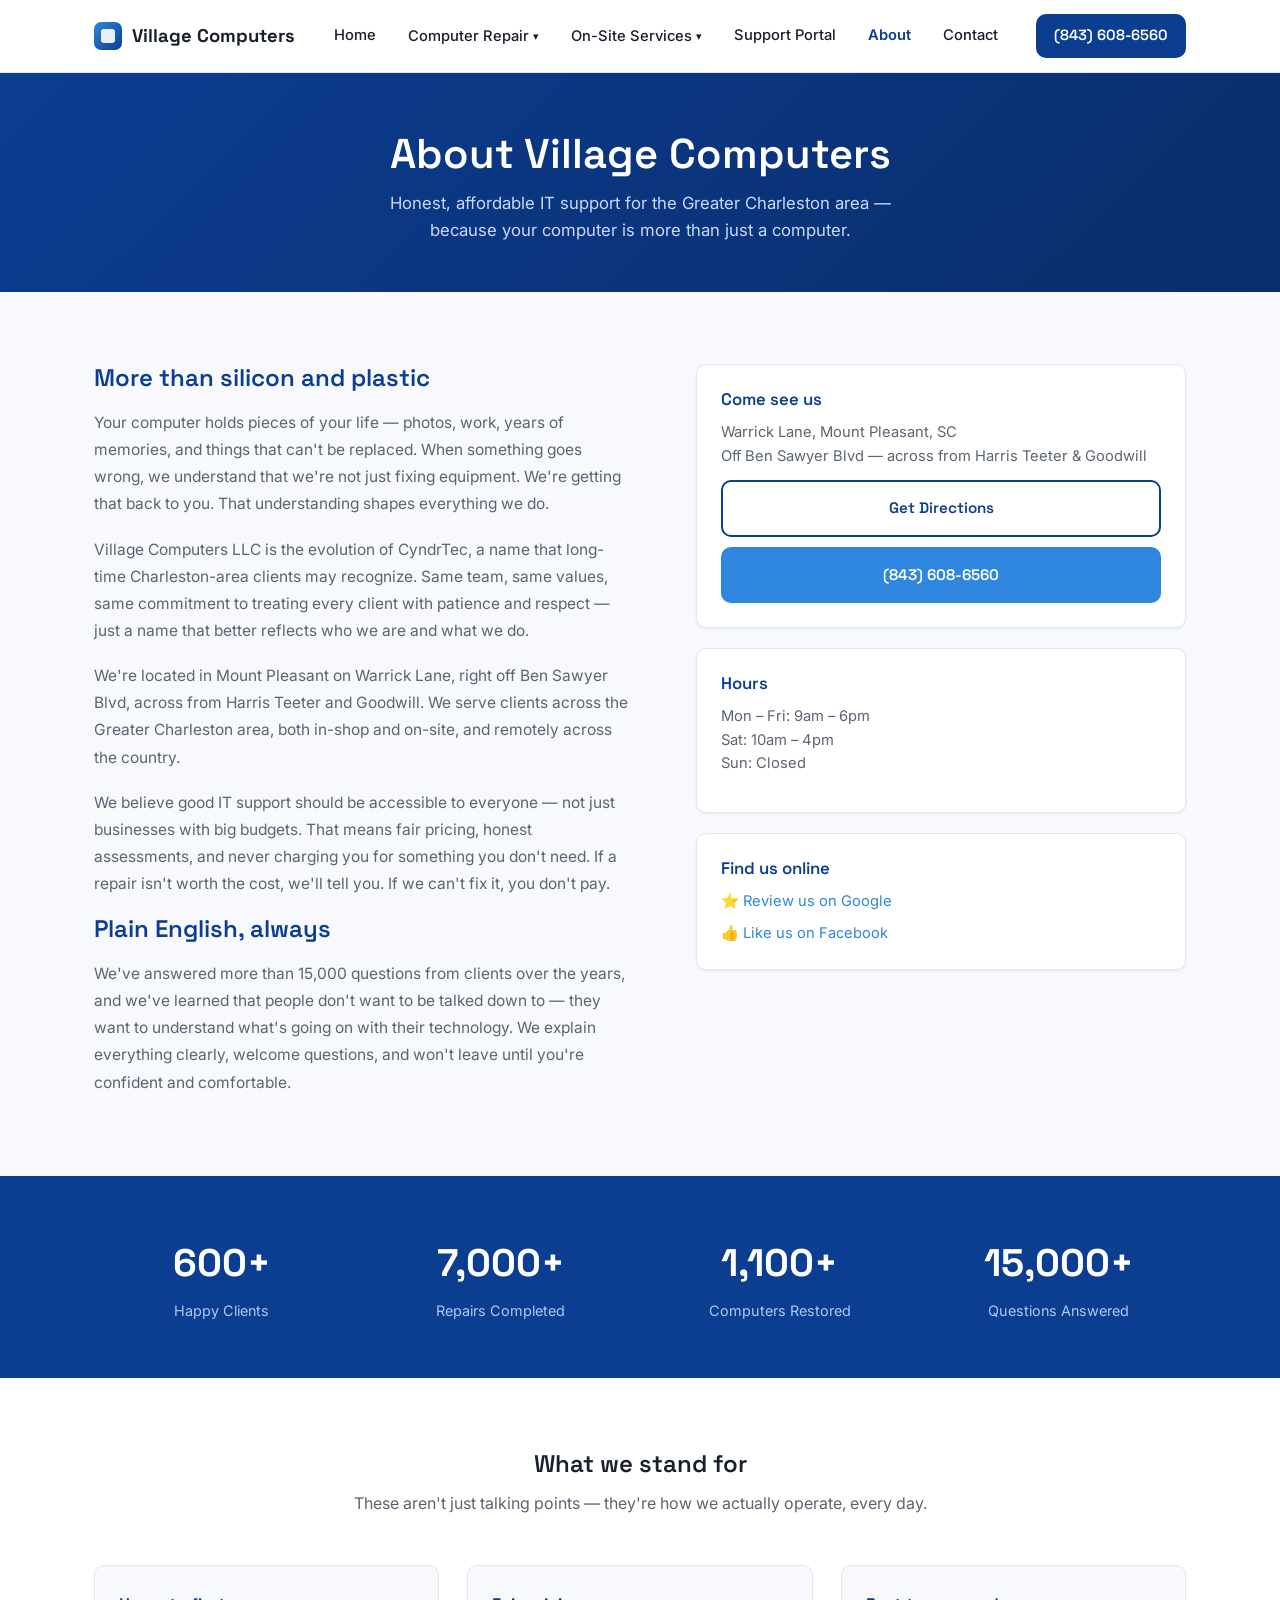
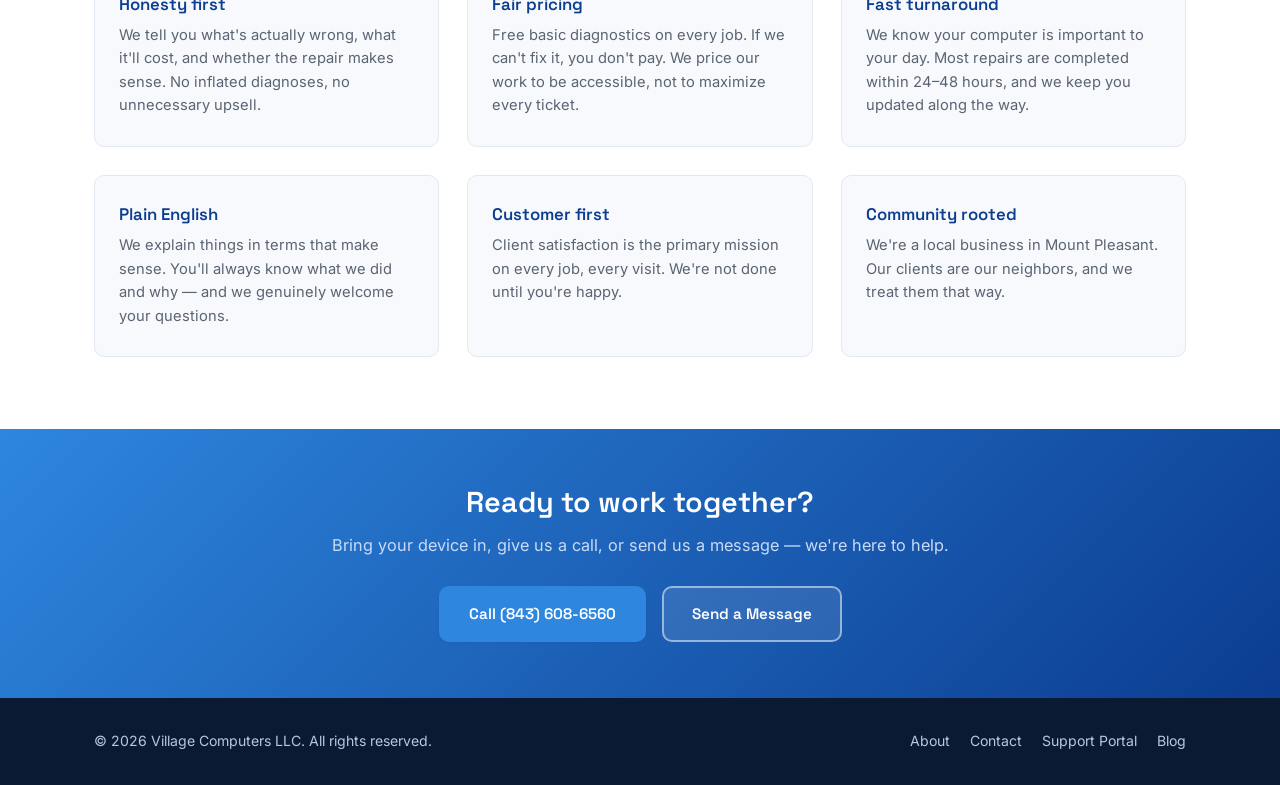
==== about-us.html @ f4d3ccb0 "Add files via upload" ====
<!DOCTYPE html>
<html lang="en">
<head>
<meta charset="UTF-8">
<meta name="viewport" content="width=device-width, initial-scale=1.0">
<title>About Us | Village Computers — Mount Pleasant, SC</title>
<meta name="description" content="Learn about Village Computers LLC in Mount Pleasant, SC. Formerly CyndrTec, we've been serving the Greater Charleston area with honest, affordable computer repair and IT support.">
<meta property="og:title" content="About Village Computers | Mount Pleasant, SC">
<meta property="og:description" content="Honest, affordable computer repair and IT support in the Greater Charleston area.">
<meta property="og:type" content="website">
<link rel="preconnect" href="https://fonts.googleapis.com">
<link rel="preconnect" href="https://fonts.gstatic.com" crossorigin>
<link href="https://fonts.googleapis.com/css2?family=Space+Grotesk:wght@500;600;700&family=Inter:wght@400;500;600;700&display=swap" rel="stylesheet">
<link rel="stylesheet" href="styles.css">
<style>
  .page-hero {
    background: linear-gradient(135deg, var(--color-primary) 0%, #0A2D6B 100%);
    color: #fff; padding: 56px 0 48px; text-align: center;
  }
  .page-hero h1 { color: #fff; font-size: clamp(1.8rem, 3.5vw, 2.6rem); margin-bottom: 12px; }
  .page-hero p { color: #C9DAF8; font-size: 1.05rem; max-width: 560px; margin: 0 auto; }

  .about-main { padding: 72px 0 80px; }
  .about-main-inner { display: grid; grid-template-columns: 1.1fr 1fr; gap: 64px; align-items: start; }

  .about-copy h2 { font-size: 1.5rem; color: var(--color-primary); margin-bottom: 16px; }
  .about-copy p { color: var(--color-text-muted); margin-bottom: 18px; font-size: 0.97rem; line-height: 1.75; }
  .about-copy p:last-child { margin-bottom: 0; }

  .about-sidebar { display: flex; flex-direction: column; gap: 20px; }
  .sidebar-card { background: var(--color-surface); border: 1px solid var(--color-border); border-radius: var(--radius); padding: 24px; box-shadow: var(--shadow-sm); }
  .sidebar-card h3 { font-size: 1.05rem; margin-bottom: 12px; color: var(--color-primary); }
  .sidebar-card p { font-size: 0.92rem; color: var(--color-text-muted); margin-bottom: 12px; }
  .sidebar-card .btn { width: 100%; text-align: center; display: block; }

  .stats-about { background: var(--color-primary); color: #fff; padding: 56px 0; }
  .stats-grid-about { display: grid; grid-template-columns: repeat(4, 1fr); gap: 24px; text-align: center; }
  .stat-num { display: block; font-family: var(--font-display); font-size: clamp(1.8rem, 3vw, 2.6rem); font-weight: 700; color: #fff; }
  .stat-label { display: block; font-size: 0.9rem; color: #AFC8F0; margin-top: 6px; }

  .values { padding: 72px 0; background: var(--color-surface); }
  .values h2 { font-size: 1.5rem; margin-bottom: 12px; text-align: center; }
  .values > .container > p { text-align: center; color: var(--color-text-muted); margin-bottom: 48px; }
  .values-grid { display: grid; grid-template-columns: repeat(3, 1fr); gap: 28px; }
  .value-card { background: var(--color-bg); border: 1px solid var(--color-border); border-radius: var(--radius); padding: 28px 24px; }
  .value-card h3 { font-size: 1.05rem; color: var(--color-primary); margin-bottom: 10px; }
  .value-card p { font-size: 0.92rem; color: var(--color-text-muted); }

  .cta-band { background: linear-gradient(135deg, var(--color-accent), var(--color-primary)); color: #fff; padding: 56px 0; text-align: center; }
  .cta-band h2 { color: #fff; font-size: 1.8rem; margin-bottom: 12px; }
  .cta-band p { color: #C9DAF8; margin-bottom: 28px; font-size: 1.02rem; }
  .cta-band .btn-ghost { background: rgba(255,255,255,0.1); color: #fff; border: 2px solid rgba(255,255,255,0.5); }
  .cta-band .btn-ghost:hover { background: rgba(255,255,255,0.2); border-color: #fff; color: #fff; }
  .cta-actions { display: flex; gap: 16px; justify-content: center; flex-wrap: wrap; }

  @media (max-width: 820px) {
    .about-main-inner { grid-template-columns: 1fr; gap: 40px; }
    .stats-grid-about { grid-template-columns: repeat(2, 1fr); gap: 32px; }
    .values-grid { grid-template-columns: 1fr; }
  }
</style>
</head>
<body>

<header class="site-header">
  <div class="container header-inner">
    <a href="index.html" class="logo"><span class="logo-mark" aria-hidden="true"></span>Village Computers</a>
    <button class="nav-toggle" aria-label="Toggle navigation" aria-expanded="false">
      <span></span><span></span><span></span>
    </button>
    <nav class="main-nav">
      <a href="index.html">Home</a>
      <div class="nav-dropdown">
        <button class="nav-dropdown-toggle">Computer Repair <span class="chev">▾</span></button>
        <div class="nav-dropdown-menu">
          <a href="data-recovery.html">Data Recovery</a>
          <a href="laptop-repair.html">Laptop Repair</a>
          <a href="desktop-repair.html">Desktop Repair</a>
          <a href="virus-removal.html">Virus Removal</a>
          <a href="remote-support.html">Remote Support</a>
        </div>
      </div>
      <div class="nav-dropdown">
        <button class="nav-dropdown-toggle">On-Site Services <span class="chev">▾</span></button>
        <div class="nav-dropdown-menu"><a href="residential.html">Residential</a></div>
      </div>
      <a href="support.html">Support Portal</a>
      <a href="about-us.html" class="active">About</a>
      <a href="contact-us.html">Contact</a>
    </nav>
    <a href="tel:8436086560" class="header-cta">(843) 608-6560</a>
  </div>
</header>

<section class="page-hero">
  <div class="container">
    <h1>About Village Computers</h1>
    <p>Honest, affordable IT support for the Greater Charleston area — because your computer is more than just a computer.</p>
  </div>
</section>

<section class="about-main">
  <div class="container about-main-inner">
    <div class="about-copy">
      <h2>More than silicon and plastic</h2>
      <p>Your computer holds pieces of your life — photos, work, years of memories, and things that can't be replaced. When something goes wrong, we understand that we're not just fixing equipment. We're getting that back to you. That understanding shapes everything we do.</p>
      <p>Village Computers LLC is the evolution of CyndrTec, a name that long-time Charleston-area clients may recognize. Same team, same values, same commitment to treating every client with patience and respect — just a name that better reflects who we are and what we do.</p>
      <p>We're located in Mount Pleasant on Warrick Lane, right off Ben Sawyer Blvd, across from Harris Teeter and Goodwill. We serve clients across the Greater Charleston area, both in-shop and on-site, and remotely across the country.</p>
      <p>We believe good IT support should be accessible to everyone — not just businesses with big budgets. That means fair pricing, honest assessments, and never charging you for something you don't need. If a repair isn't worth the cost, we'll tell you. If we can't fix it, you don't pay.</p>

      <h2>Plain English, always</h2>
      <p>We've answered more than 15,000 questions from clients over the years, and we've learned that people don't want to be talked down to — they want to understand what's going on with their technology. We explain everything clearly, welcome questions, and won't leave until you're confident and comfortable.</p>
    </div>

    <div class="about-sidebar">
      <div class="sidebar-card">
        <h3>Come see us</h3>
        <p>Warrick Lane, Mount Pleasant, SC<br>Off Ben Sawyer Blvd &mdash; across from Harris Teeter &amp; Goodwill</p>
        <a href="https://maps.google.com/?q=Village+Computers+Mount+Pleasant+SC" target="_blank" rel="noopener" class="btn btn-outline" style="margin-bottom:10px;">Get Directions</a>
        <a href="tel:8436086560" class="btn btn-primary">(843) 608-6560</a>
      </div>

      <div class="sidebar-card">
        <h3>Hours</h3>
        <p>
          Mon &ndash; Fri: 9am &ndash; 6pm<br>
          Sat: 10am &ndash; 4pm<br>
          Sun: Closed
        </p>
      </div>

      <div class="sidebar-card">
        <h3>Find us online</h3>
        <p style="margin-bottom: 8px;"><a href="https://www.google.com/search?q=Village+Computers+Mount+Pleasant+SC" target="_blank" rel="noopener">⭐ Review us on Google</a></p>
        <p style="margin-bottom: 0;"><a href="http://www.facebook.com/cyndrtec" target="_blank" rel="noopener">👍 Like us on Facebook</a></p>
      </div>
    </div>
  </div>
</section>

<section class="stats-about">
  <div class="container stats-grid-about">
    <div><span class="stat-num">600+</span><span class="stat-label">Happy Clients</span></div>
    <div><span class="stat-num">7,000+</span><span class="stat-label">Repairs Completed</span></div>
    <div><span class="stat-num">1,100+</span><span class="stat-label">Computers Restored</span></div>
    <div><span class="stat-num">15,000+</span><span class="stat-label">Questions Answered</span></div>
  </div>
</section>

<section class="values">
  <div class="container">
    <h2>What we stand for</h2>
    <p>These aren't just talking points — they're how we actually operate, every day.</p>
    <div class="values-grid">
      <div class="value-card">
        <h3>Honesty first</h3>
        <p>We tell you what's actually wrong, what it'll cost, and whether the repair makes sense. No inflated diagnoses, no unnecessary upsell.</p>
      </div>
      <div class="value-card">
        <h3>Fair pricing</h3>
        <p>Free basic diagnostics on every job. If we can't fix it, you don't pay. We price our work to be accessible, not to maximize every ticket.</p>
      </div>
      <div class="value-card">
        <h3>Fast turnaround</h3>
        <p>We know your computer is important to your day. Most repairs are completed within 24–48 hours, and we keep you updated along the way.</p>
      </div>
      <div class="value-card">
        <h3>Plain English</h3>
        <p>We explain things in terms that make sense. You'll always know what we did and why — and we genuinely welcome your questions.</p>
      </div>
      <div class="value-card">
        <h3>Customer first</h3>
        <p>Client satisfaction is the primary mission on every job, every visit. We're not done until you're happy.</p>
      </div>
      <div class="value-card">
        <h3>Community rooted</h3>
        <p>We're a local business in Mount Pleasant. Our clients are our neighbors, and we treat them that way.</p>
      </div>
    </div>
  </div>
</section>

<section class="cta-band">
  <div class="container">
    <h2>Ready to work together?</h2>
    <p>Bring your device in, give us a call, or send us a message — we're here to help.</p>
    <div class="cta-actions">
      <a href="tel:8436086560" class="btn btn-primary">Call (843) 608-6560</a>
      <a href="contact-us.html" class="btn btn-ghost">Send a Message</a>
    </div>
  </div>
</section>

<footer class="site-footer">
  <div class="container footer-inner">
    <p>&copy; 2026 Village Computers LLC. All rights reserved.</p>
    <div class="footer-links">
      <a href="about-us.html">About</a>
      <a href="contact-us.html">Contact</a>
      <a href="support.html">Support Portal</a>
      <a href="http://blog.cyndrtec.com">Blog</a>
    </div>
  </div>
</footer>

<script src="script.js"></script>
</body>
</html>
---- styles.css ----
/* ============================================
   Village Computers — Design Tokens
   ============================================ */
:root {
  --color-primary: #0B3D91;     /* deep blue */
  --color-accent: #2E86DE;      /* bright blue */
  --color-success: #16A34A;     /* status green */
  --color-text: #1A1F2E;        /* near-black */
  --color-text-muted: #5B6472;
  --color-bg: #F7F9FC;
  --color-surface: #FFFFFF;
  --color-border: #E2E8F0;

  --font-display: "Space Grotesk", "Helvetica Neue", Arial, sans-serif;
  --font-body: "Inter", "Helvetica Neue", Arial, sans-serif;

  --radius: 10px;
  --shadow-sm: 0 1px 3px rgba(11, 61, 145, 0.08);
  --shadow-md: 0 8px 24px rgba(11, 61, 145, 0.10);

  --container-width: 1140px;
}

/* ============================================
   Reset & Base
   ============================================ */
* { margin: 0; padding: 0; box-sizing: border-box; }

html { scroll-behavior: smooth; }

body {
  font-family: var(--font-body);
  color: var(--color-text);
  background: var(--color-bg);
  line-height: 1.6;
  -webkit-font-smoothing: antialiased;
}

img { max-width: 100%; display: block; }

a {
  color: var(--color-accent);
  text-decoration: none;
  transition: color 0.15s ease;
}
a:hover { color: var(--color-primary); }

h1, h2, h3, h4 {
  font-family: var(--font-display);
  font-weight: 600;
  line-height: 1.2;
  color: var(--color-text);
}

.container {
  width: 100%;
  max-width: var(--container-width);
  margin: 0 auto;
  padding: 0 24px;
}

:focus-visible {
  outline: 3px solid var(--color-accent);
  outline-offset: 2px;
}

@media (prefers-reduced-motion: reduce) {
  * { animation: none !important; transition: none !important; scroll-behavior: auto !important; }
}

/* ============================================
   Buttons
   ============================================ */
.btn {
  display: inline-block;
  font-family: var(--font-display);
  font-weight: 600;
  font-size: 0.95rem;
  padding: 14px 28px;
  border-radius: var(--radius);
  border: 2px solid transparent;
  cursor: pointer;
  transition: transform 0.15s ease, box-shadow 0.15s ease, background 0.15s ease, color 0.15s ease;
}
.btn:hover { transform: translateY(-2px); }

.btn-primary {
  background: var(--color-accent);
  color: #fff;
  box-shadow: var(--shadow-sm);
}
.btn-primary:hover {
  background: var(--color-primary);
  color: #fff;
  box-shadow: var(--shadow-md);
}

.btn-ghost {
  background: rgba(255, 255, 255, 0.08);
  color: #fff;
  border-color: rgba(255, 255, 255, 0.4);
}
.btn-ghost:hover {
  background: rgba(255, 255, 255, 0.16);
  color: #fff;
  border-color: #fff;
}

.btn-outline {
  background: transparent;
  color: var(--color-primary);
  border-color: var(--color-primary);
}
.btn-outline:hover {
  background: var(--color-primary);
  color: #fff;
}

/* ============================================
   Header
   ============================================ */
.site-header {
  position: sticky;
  top: 0;
  z-index: 100;
  background: var(--color-surface);
  border-bottom: 1px solid var(--color-border);
}

.header-inner {
  display: flex;
  align-items: center;
  justify-content: space-between;
  gap: 24px;
  padding-top: 14px;
  padding-bottom: 14px;
}

.logo {
  display: flex;
  align-items: center;
  gap: 10px;
  font-family: var(--font-display);
  font-weight: 700;
  font-size: 1.15rem;
  color: var(--color-text);
  white-space: nowrap;
}
.logo:hover { color: var(--color-primary); }

.logo-mark {
  width: 28px;
  height: 28px;
  border-radius: 7px;
  background: linear-gradient(135deg, var(--color-accent), var(--color-primary));
  position: relative;
  flex-shrink: 0;
}
.logo-mark::after {
  content: "";
  position: absolute;
  inset: 7px;
  border-radius: 3px;
  background: #fff;
  opacity: 0.9;
}

.main-nav {
  display: flex;
  align-items: center;
  gap: 4px;
  flex: 1;
  justify-content: center;
}

.main-nav > a,
.nav-dropdown-toggle {
  font-size: 0.92rem;
  font-weight: 500;
  color: var(--color-text);
  padding: 10px 14px;
  border-radius: 6px;
  background: none;
  border: none;
  cursor: pointer;
  font-family: var(--font-body);
}
.main-nav > a:hover,
.nav-dropdown-toggle:hover {
  background: var(--color-bg);
  color: var(--color-primary);
}
.main-nav > a.active {
  color: var(--color-primary);
  font-weight: 600;
}

.nav-dropdown { position: relative; }

.nav-dropdown-toggle {
  display: flex;
  align-items: center;
  gap: 4px;
}
.chev { font-size: 0.7rem; transition: transform 0.15s ease; }

.nav-dropdown-menu {
  position: absolute;
  top: calc(100% + 6px);
  left: 0;
  min-width: 200px;
  background: var(--color-surface);
  border: 1px solid var(--color-border);
  border-radius: var(--radius);
  box-shadow: var(--shadow-md);
  padding: 8px;
  display: none;
  flex-direction: column;
  gap: 2px;
  z-index: 50;
}

.nav-dropdown:hover .nav-dropdown-menu,
.nav-dropdown:focus-within .nav-dropdown-menu {
  display: flex;
}
.nav-dropdown:hover .chev,
.nav-dropdown:focus-within .chev {
  transform: rotate(180deg);
}

.nav-dropdown-menu a {
  padding: 9px 12px;
  border-radius: 6px;
  font-size: 0.9rem;
  color: var(--color-text);
}
.nav-dropdown-menu a:hover {
  background: var(--color-bg);
  color: var(--color-primary);
}

.header-cta {
  font-family: var(--font-display);
  font-weight: 600;
  font-size: 0.92rem;
  padding: 10px 18px;
  border-radius: var(--radius);
  background: var(--color-primary);
  color: #fff;
  white-space: nowrap;
}
.header-cta:hover {
  background: var(--color-accent);
  color: #fff;
}

.nav-toggle {
  display: none;
  flex-direction: column;
  justify-content: center;
  gap: 5px;
  width: 40px;
  height: 40px;
  background: none;
  border: none;
  cursor: pointer;
}
.nav-toggle span {
  display: block;
  width: 22px;
  height: 2px;
  background: var(--color-text);
  border-radius: 2px;
}

/* ============================================
   Hero
   ============================================ */
.hero {
  background: linear-gradient(135deg, var(--color-primary) 0%, #0A2D6B 100%);
  color: #fff;
  overflow: hidden;
}

.hero-inner {
  display: grid;
  grid-template-columns: 1.2fr 1fr;
  gap: 48px;
  align-items: center;
  padding-top: 72px;
  padding-bottom: 72px;
}

.eyebrow {
  font-family: var(--font-display);
  font-size: 0.85rem;
  font-weight: 600;
  letter-spacing: 0.06em;
  text-transform: uppercase;
  color: #9DC4FF;
  margin-bottom: 16px;
}

.hero h1 {
  font-size: clamp(2rem, 4vw, 3rem);
  color: #fff;
  margin-bottom: 20px;
}

.hero-sub {
  font-size: 1.05rem;
  color: #C9DAF8;
  max-width: 520px;
  margin-bottom: 32px;
}

.hero-actions {
  display: flex;
  gap: 14px;
  flex-wrap: wrap;
}

.hero-panel {
  background: rgba(255, 255, 255, 0.06);
  border: 1px solid rgba(255, 255, 255, 0.14);
  border-radius: 14px;
  padding: 24px;
  backdrop-filter: blur(6px);
}

.panel-header {
  display: flex;
  gap: 8px;
  margin-bottom: 20px;
}
.panel-dot {
  width: 11px;
  height: 11px;
  border-radius: 50%;
  background: rgba(255, 255, 255, 0.2);
}

.panel-row {
  display: flex;
  align-items: center;
  gap: 12px;
  padding: 12px 0;
  border-top: 1px solid rgba(255, 255, 255, 0.08);
  font-family: var(--font-display);
  font-size: 0.95rem;
  color: #E4ECFC;
}
.panel-row:first-of-type { border-top: none; }

.status-dot {
  width: 9px;
  height: 9px;
  border-radius: 50%;
  flex-shrink: 0;
  box-shadow: 0 0 0 4px rgba(255,255,255,0.04);
}
.status-green { background: var(--color-success); }
.status-blue { background: #5DADE2; animation: pulse 2s ease-in-out infinite; }

@keyframes pulse {
  0%, 100% { opacity: 1; }
  50% { opacity: 0.35; }
}

/* ============================================
   Sections
   ============================================ */
.section {
  padding: 80px 0;
}

.section-title {
  font-size: clamp(1.6rem, 3vw, 2.2rem);
  margin-bottom: 12px;
}

.section-sub {
  color: var(--color-text-muted);
  max-width: 640px;
  margin-bottom: 48px;
  font-size: 1.02rem;
}

/* ============================================
   Service Cards
   ============================================ */
.card-grid {
  display: grid;
  grid-template-columns: repeat(4, 1fr);
  gap: 24px;
}

.service-card {
  background: var(--color-surface);
  border: 1px solid var(--color-border);
  border-radius: var(--radius);
  padding: 28px 24px;
  box-shadow: var(--shadow-sm);
  transition: transform 0.15s ease, box-shadow 0.15s ease;
}
.service-card:hover {
  transform: translateY(-4px);
  box-shadow: var(--shadow-md);
}

.card-icon {
  width: 48px;
  height: 48px;
  border-radius: 10px;
  background: linear-gradient(135deg, var(--color-accent), var(--color-primary));
  color: #fff;
  display: flex;
  align-items: center;
  justify-content: center;
  font-size: 1.4rem;
  margin-bottom: 16px;
}

.service-card h3 {
  font-size: 1.1rem;
  margin-bottom: 10px;
}
.service-card h3 a { color: var(--color-text); }
.service-card h3 a:hover { color: var(--color-primary); }

.service-card p {
  color: var(--color-text-muted);
  font-size: 0.94rem;
  margin-bottom: 14px;
}

.card-link {
  font-family: var(--font-display);
  font-weight: 600;
  font-size: 0.9rem;
}

.card-extra-links {
  display: flex;
  gap: 10px;
  flex-wrap: wrap;
  font-family: var(--font-display);
  font-weight: 600;
  font-size: 0.88rem;
  color: var(--color-text-muted);
}
.card-extra-links--stacked {
  flex-direction: column;
  gap: 6px;
}

/* ============================================
   About
   ============================================ */
.about { background: var(--color-surface); }

.about-inner {
  display: grid;
  grid-template-columns: 1fr 1fr;
  gap: 56px;
  align-items: start;
}

.about-copy p {
  color: var(--color-text-muted);
  margin-bottom: 18px;
}

.advantages {
  display: grid;
  grid-template-columns: 1fr 1fr;
  gap: 24px;
}

.advantage h3 {
  font-size: 1.02rem;
  margin-bottom: 8px;
  color: var(--color-primary);
}
.advantage p {
  font-size: 0.92rem;
  color: var(--color-text-muted);
}

/* ============================================
   Stats
   ============================================ */
.stats {
  background: var(--color-primary);
  color: #fff;
  padding: 56px 0;
}

.stats-grid {
  display: grid;
  grid-template-columns: repeat(4, 1fr);
  gap: 24px;
  text-align: center;
}

.stat-num {
  display: block;
  font-family: var(--font-display);
  font-size: clamp(1.8rem, 3vw, 2.6rem);
  font-weight: 700;
  color: #fff;
}

.stat-label {
  display: block;
  font-size: 0.9rem;
  color: #AFC8F0;
  margin-top: 6px;
}

/* ============================================
   Testimonials
   ============================================ */
.testimonial-grid {
  display: grid;
  grid-template-columns: repeat(3, 1fr);
  gap: 24px;
}

.testimonial {
  background: var(--color-surface);
  border-left: 4px solid var(--color-accent);
  border-radius: var(--radius);
  padding: 24px;
  box-shadow: var(--shadow-sm);
}

.testimonial p {
  font-size: 0.94rem;
  color: var(--color-text);
  font-style: italic;
}

/* ============================================
   Contact
   ============================================ */
.contact { background: var(--color-surface); }

.contact-inner {
  display: grid;
  grid-template-columns: 1fr 1.2fr;
  gap: 56px;
}

.contact-info p {
  color: var(--color-text-muted);
  margin-bottom: 16px;
}

.contact-detail {
  font-size: 0.96rem;
  color: var(--color-text) !important;
}
.contact-detail strong { color: var(--color-primary); }

.contact-links {
  display: flex;
  gap: 20px;
  margin-top: 24px;
  font-family: var(--font-display);
  font-weight: 600;
  font-size: 0.9rem;
}

.contact-form {
  display: flex;
  flex-direction: column;
  gap: 6px;
  background: var(--color-bg);
  border: 1px solid var(--color-border);
  border-radius: var(--radius);
  padding: 28px;
}

.contact-form label {
  font-family: var(--font-display);
  font-size: 0.85rem;
  font-weight: 600;
  color: var(--color-text);
  margin-top: 12px;
}
.contact-form label:first-child { margin-top: 0; }

.contact-form input,
.contact-form textarea {
  font-family: var(--font-body);
  font-size: 0.95rem;
  padding: 12px 14px;
  border: 1px solid var(--color-border);
  border-radius: 8px;
  background: #fff;
  color: var(--color-text);
  resize: vertical;
}
.contact-form input:focus,
.contact-form textarea:focus {
  outline: none;
  border-color: var(--color-accent);
  box-shadow: 0 0 0 3px rgba(46, 134, 222, 0.15);
}

.contact-form .btn { margin-top: 18px; }

.form-status {
  font-size: 0.9rem;
  margin-top: 12px;
  min-height: 1.2em;
}
.form-status.success { color: var(--color-success); }
.form-status.error { color: #DC2626; }

/* ============================================
   Footer
   ============================================ */
.site-footer {
  background: #0A1A33;
  color: #B9C6E0;
  padding: 32px 0;
}

.footer-inner {
  display: flex;
  justify-content: space-between;
  align-items: center;
  flex-wrap: wrap;
  gap: 16px;
  font-size: 0.88rem;
}

.footer-links {
  display: flex;
  gap: 20px;
}
.footer-links a { color: #B9C6E0; }
.footer-links a:hover { color: #fff; }

/* ============================================
   Responsive
   ============================================ */
@media (max-width: 980px) {
  .hero-inner { grid-template-columns: 1fr; padding-top: 48px; padding-bottom: 48px; }
  .hero-panel { order: -1; max-width: 420px; }
  .card-grid { grid-template-columns: repeat(2, 1fr); }
  .about-inner { grid-template-columns: 1fr; gap: 40px; }
  .testimonial-grid { grid-template-columns: repeat(2, 1fr); }
  .contact-inner { grid-template-columns: 1fr; gap: 40px; }
  .stats-grid { grid-template-columns: repeat(2, 1fr); gap: 32px; }
}

@media (max-width: 720px) {
  .main-nav {
    position: absolute;
    top: 100%;
    left: 0;
    right: 0;
    background: var(--color-surface);
    border-bottom: 1px solid var(--color-border);
    flex-direction: column;
    align-items: stretch;
    padding: 12px;
    display: none;
    box-shadow: var(--shadow-md);
  }
  .main-nav.open { display: flex; }
  .main-nav > a, .nav-dropdown-toggle { width: 100%; text-align: left; justify-content: flex-start; }
  .nav-dropdown-menu { position: static; box-shadow: none; border: none; padding-left: 12px; }
  .nav-toggle { display: flex; }
  .header-cta { display: none; }
  .card-grid { grid-template-columns: 1fr; }
  .testimonial-grid { grid-template-columns: 1fr; }
  .advantages { grid-template-columns: 1fr; }
  .stats-grid { grid-template-columns: 1fr 1fr; }
}
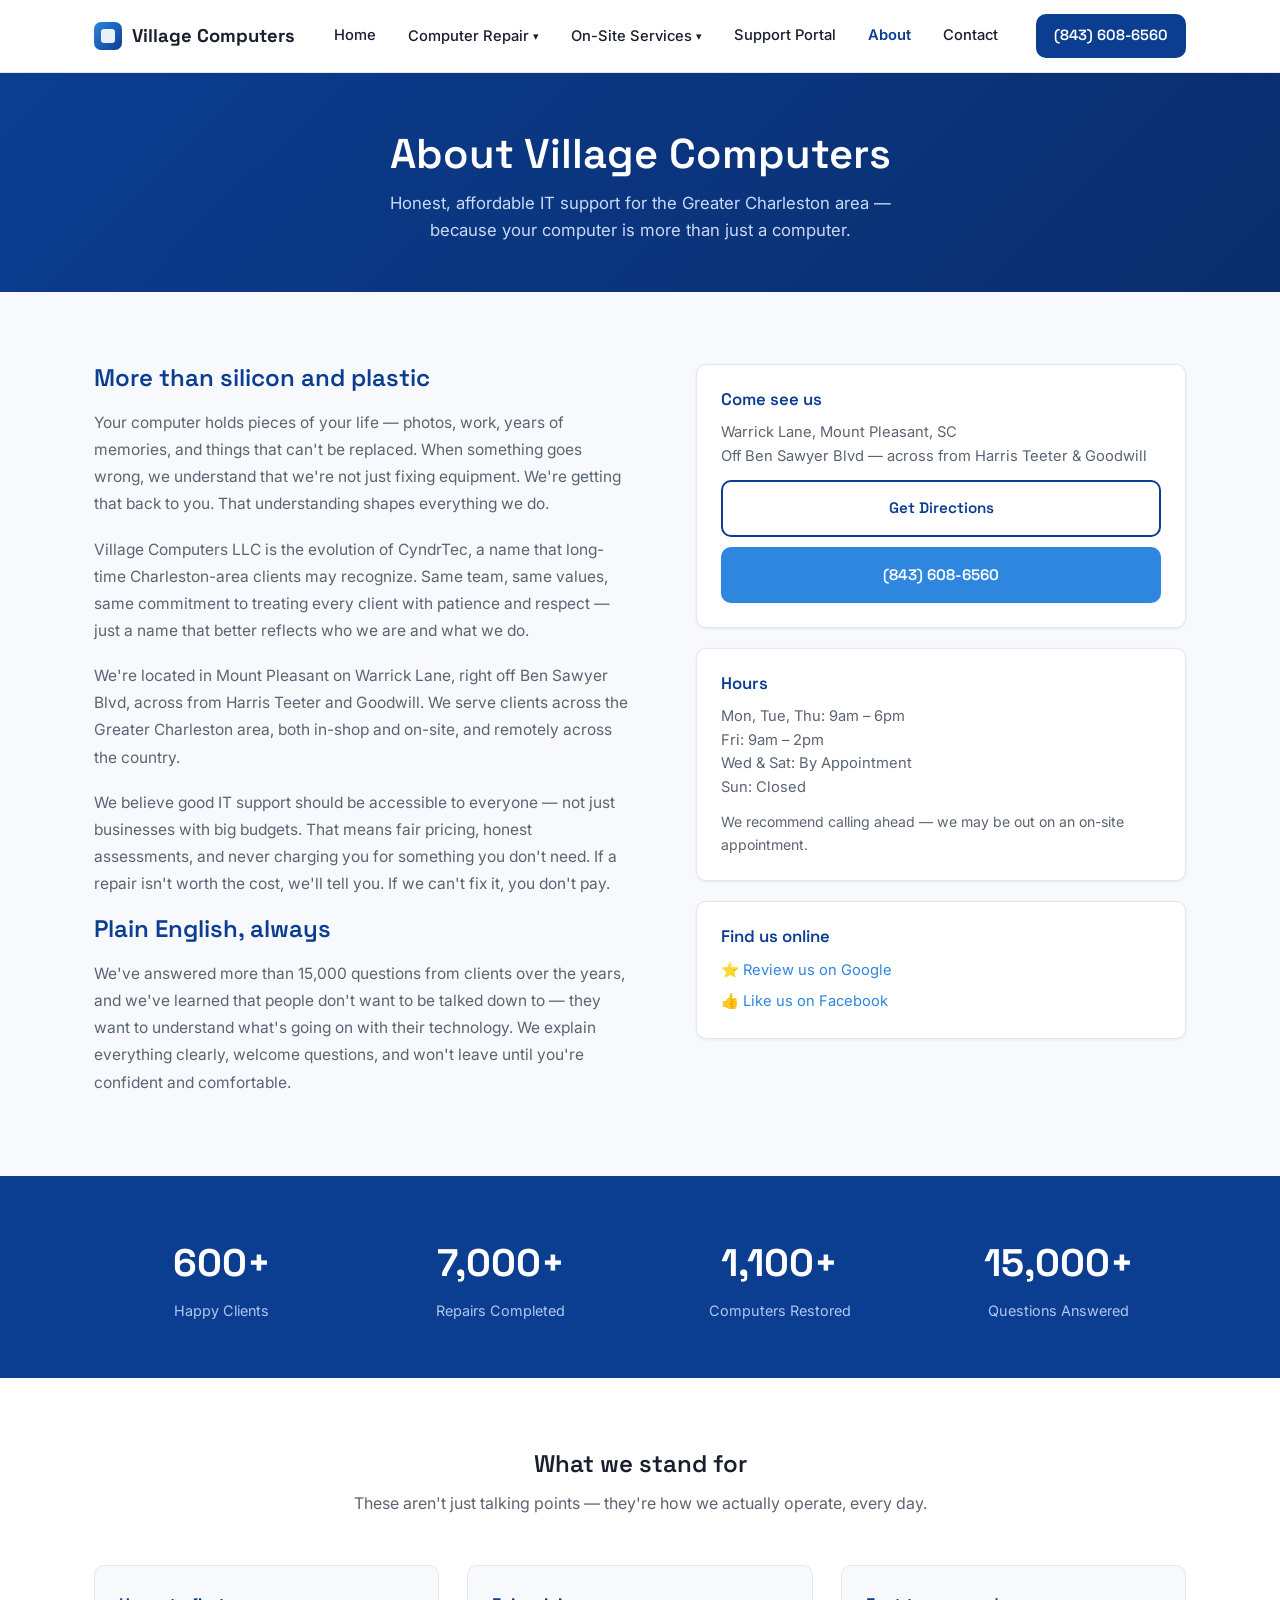
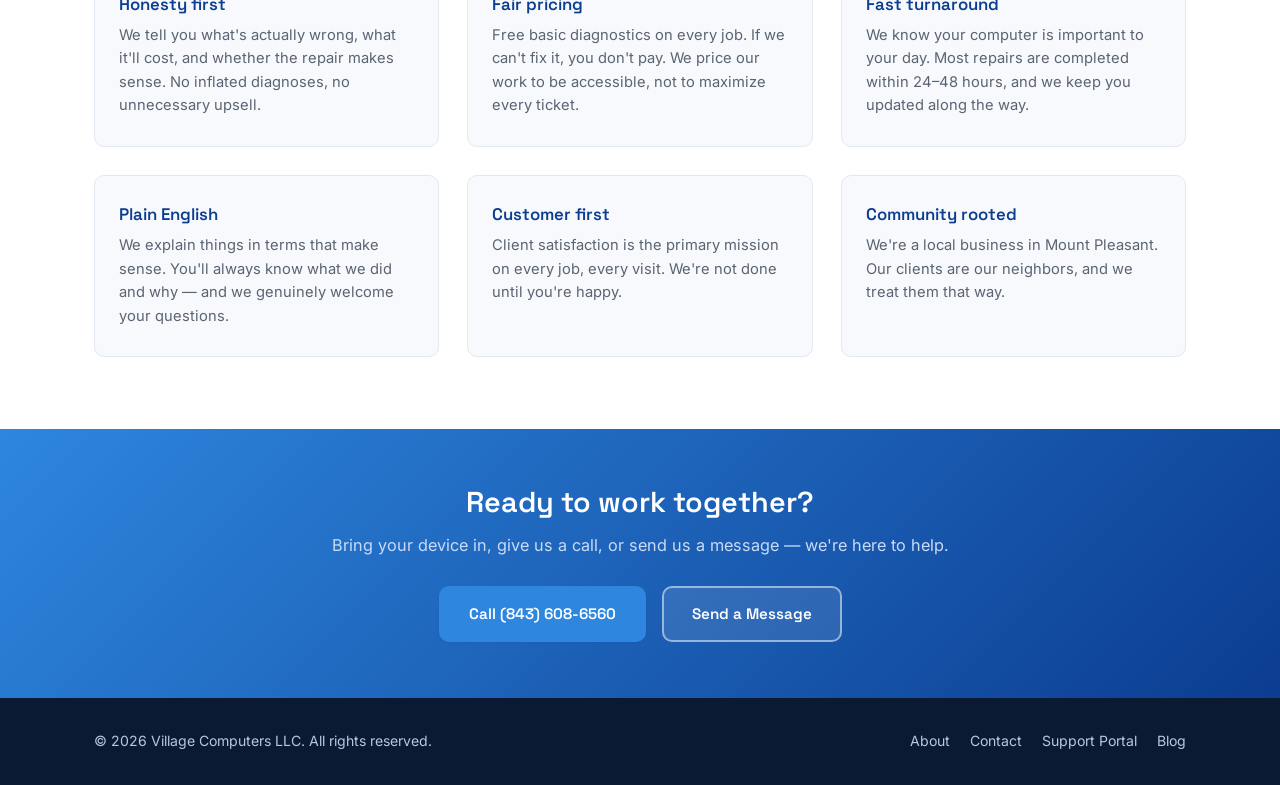
==== commit ab353c78: "Rename about-us_1.html to about-us.html Hours correction" ====
--- a/about-us.html
+++ b/about-us.html
@@ -123,10 +123,12 @@
       <div class="sidebar-card">
         <h3>Hours</h3>
         <p>
-          Mon &ndash; Fri: 9am &ndash; 6pm<br>
-          Sat: 10am &ndash; 4pm<br>
+          Mon, Tue, Thu: 9am &ndash; 6pm<br>
+          Fri: 9am &ndash; 2pm<br>
+          Wed &amp; Sat: By Appointment<br>
           Sun: Closed
         </p>
+        <p style="font-size: 0.88rem; color: var(--color-text-muted); margin-bottom: 0;">We recommend calling ahead &mdash; we may be out on an on-site appointment.</p>
       </div>
 
       <div class="sidebar-card">
